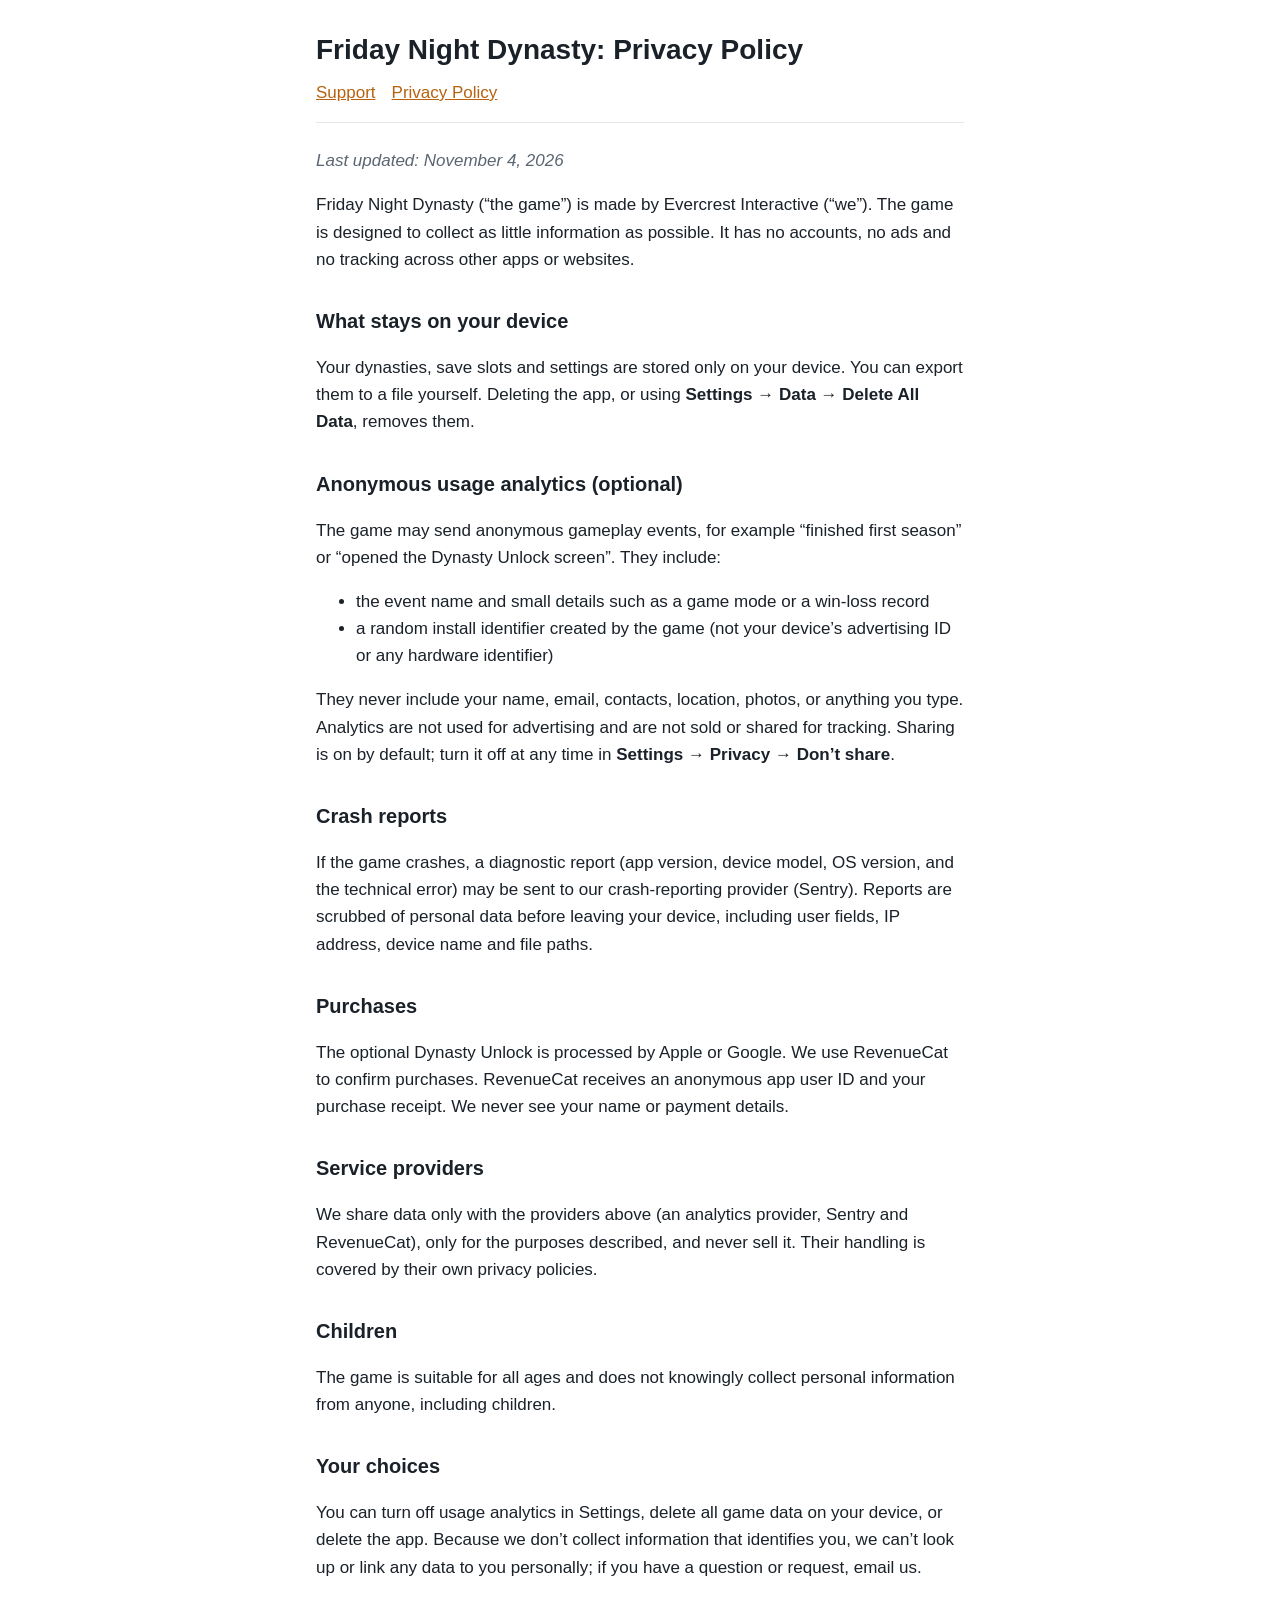
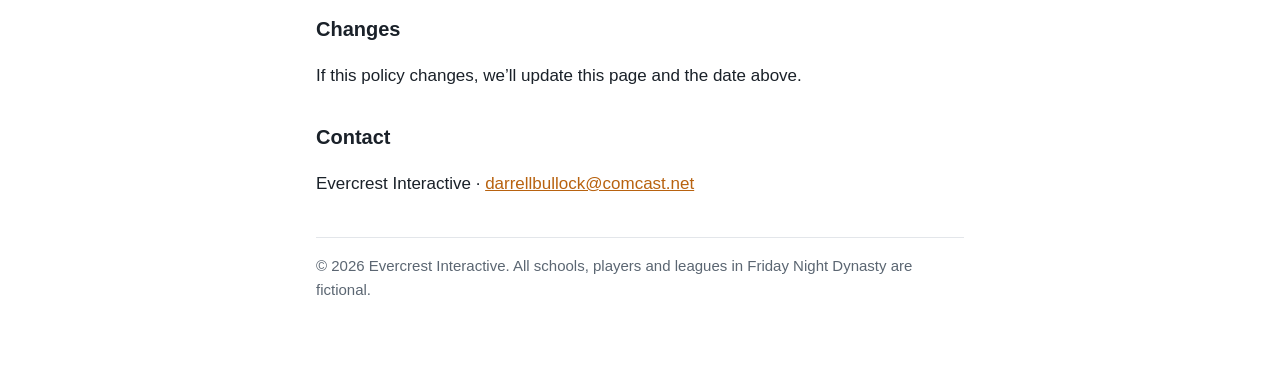
==== privacy.html @ 6a614f3d "Add support page and privacy policy for Friday Night Dynasty Co-Authored-By: Claude Opus 5.5 <norepl" ====
<!doctype html>
<html lang="en">
<head>
  <meta charset="utf-8">
  <meta name="viewport" content="width=device-width, initial-scale=1">
  <title>Privacy Policy · Friday Night Dynasty</title>
  <link rel="stylesheet" href="style.css">
</head>
<body>
<main>
  <header>
    <h1>Friday Night Dynasty: Privacy Policy</h1>
    <nav><a href="index.html">Support</a><a href="privacy.html">Privacy Policy</a></nav>
  </header>

  <p class="updated">Last updated: November 4, 2026</p>

  <p>Friday Night Dynasty (“the game”) is made by Evercrest Interactive (“we”). The game is designed to collect as little information as possible. It has no accounts, no ads and no tracking across other apps or websites.</p>

  <h2>What stays on your device</h2>
  <p>Your dynasties, save slots and settings are stored only on your device. You can export them to a file yourself. Deleting the app, or using <strong>Settings → Data → Delete All Data</strong>, removes them.</p>

  <h2>Anonymous usage analytics (optional)</h2>
  <p>The game may send anonymous gameplay events, for example “finished first season” or “opened the Dynasty Unlock screen”. They include:</p>
  <ul>
    <li>the event name and small details such as a game mode or a win-loss record</li>
    <li>a random install identifier created by the game (not your device’s advertising ID or any hardware identifier)</li>
  </ul>
  <p>They never include your name, email, contacts, location, photos, or anything you type. Analytics are not used for advertising and are not sold or shared for tracking. Sharing is on by default; turn it off at any time in <strong>Settings → Privacy → Don’t share</strong>.</p>

  <h2>Crash reports</h2>
  <p>If the game crashes, a diagnostic report (app version, device model, OS version, and the technical error) may be sent to our crash-reporting provider (Sentry). Reports are scrubbed of personal data before leaving your device, including user fields, IP address, device name and file paths.</p>

  <h2>Purchases</h2>
  <p>The optional Dynasty Unlock is processed by Apple or Google. We use RevenueCat to confirm purchases. RevenueCat receives an anonymous app user ID and your purchase receipt. We never see your name or payment details.</p>

  <h2>Service providers</h2>
  <p>We share data only with the providers above (an analytics provider, Sentry and RevenueCat), only for the purposes described, and never sell it. Their handling is covered by their own privacy policies.</p>

  <h2>Children</h2>
  <p>The game is suitable for all ages and does not knowingly collect personal information from anyone, including children.</p>

  <h2>Your choices</h2>
  <p>You can turn off usage analytics in Settings, delete all game data on your device, or delete the app. Because we don’t collect information that identifies you, we can’t look up or link any data to you personally; if you have a question or request, email us.</p>

  <h2>Changes</h2>
  <p>If this policy changes, we’ll update this page and the date above.</p>

  <h2>Contact</h2>
  <p>Evercrest Interactive · <a href="mailto:darrellbullock@comcast.net">darrellbullock@comcast.net</a></p>

  <footer>© 2026 Evercrest Interactive. All schools, players and leagues in Friday Night Dynasty are fictional.</footer>
</main>
</body>
</html>
---- style.css ----
:root {
  --bg: #ffffff;
  --text: #1a2129;
  --muted: #5b6672;
  --accent: #b8620f;
  --rule: #e3e6ea;
}
@media (prefers-color-scheme: dark) {
  :root {
    --bg: #101820;
    --text: #eef1f4;
    --muted: #9aa5b1;
    --accent: #f5a524;
    --rule: #2a3440;
  }
}
* { box-sizing: border-box; }
body {
  margin: 0;
  background: var(--bg);
  color: var(--text);
  font: 17px/1.6 -apple-system, BlinkMacSystemFont, "Segoe UI", Roboto, Helvetica, Arial, sans-serif;
}
main { max-width: 680px; margin: 0 auto; padding: 32px 16px 64px; }
header { border-bottom: 1px solid var(--rule); margin-bottom: 24px; padding-bottom: 16px; }
header p { margin: 4px 0 0; color: var(--muted); }
h1 { font-size: 28px; line-height: 1.25; margin: 0; }
h2 { font-size: 20px; margin: 32px 0 8px; }
a { color: var(--accent); }
.updated { color: var(--muted); font-style: italic; }
nav { display: flex; gap: 16px; margin-top: 12px; }
footer { border-top: 1px solid var(--rule); margin-top: 40px; padding-top: 16px; color: var(--muted); font-size: 15px; }
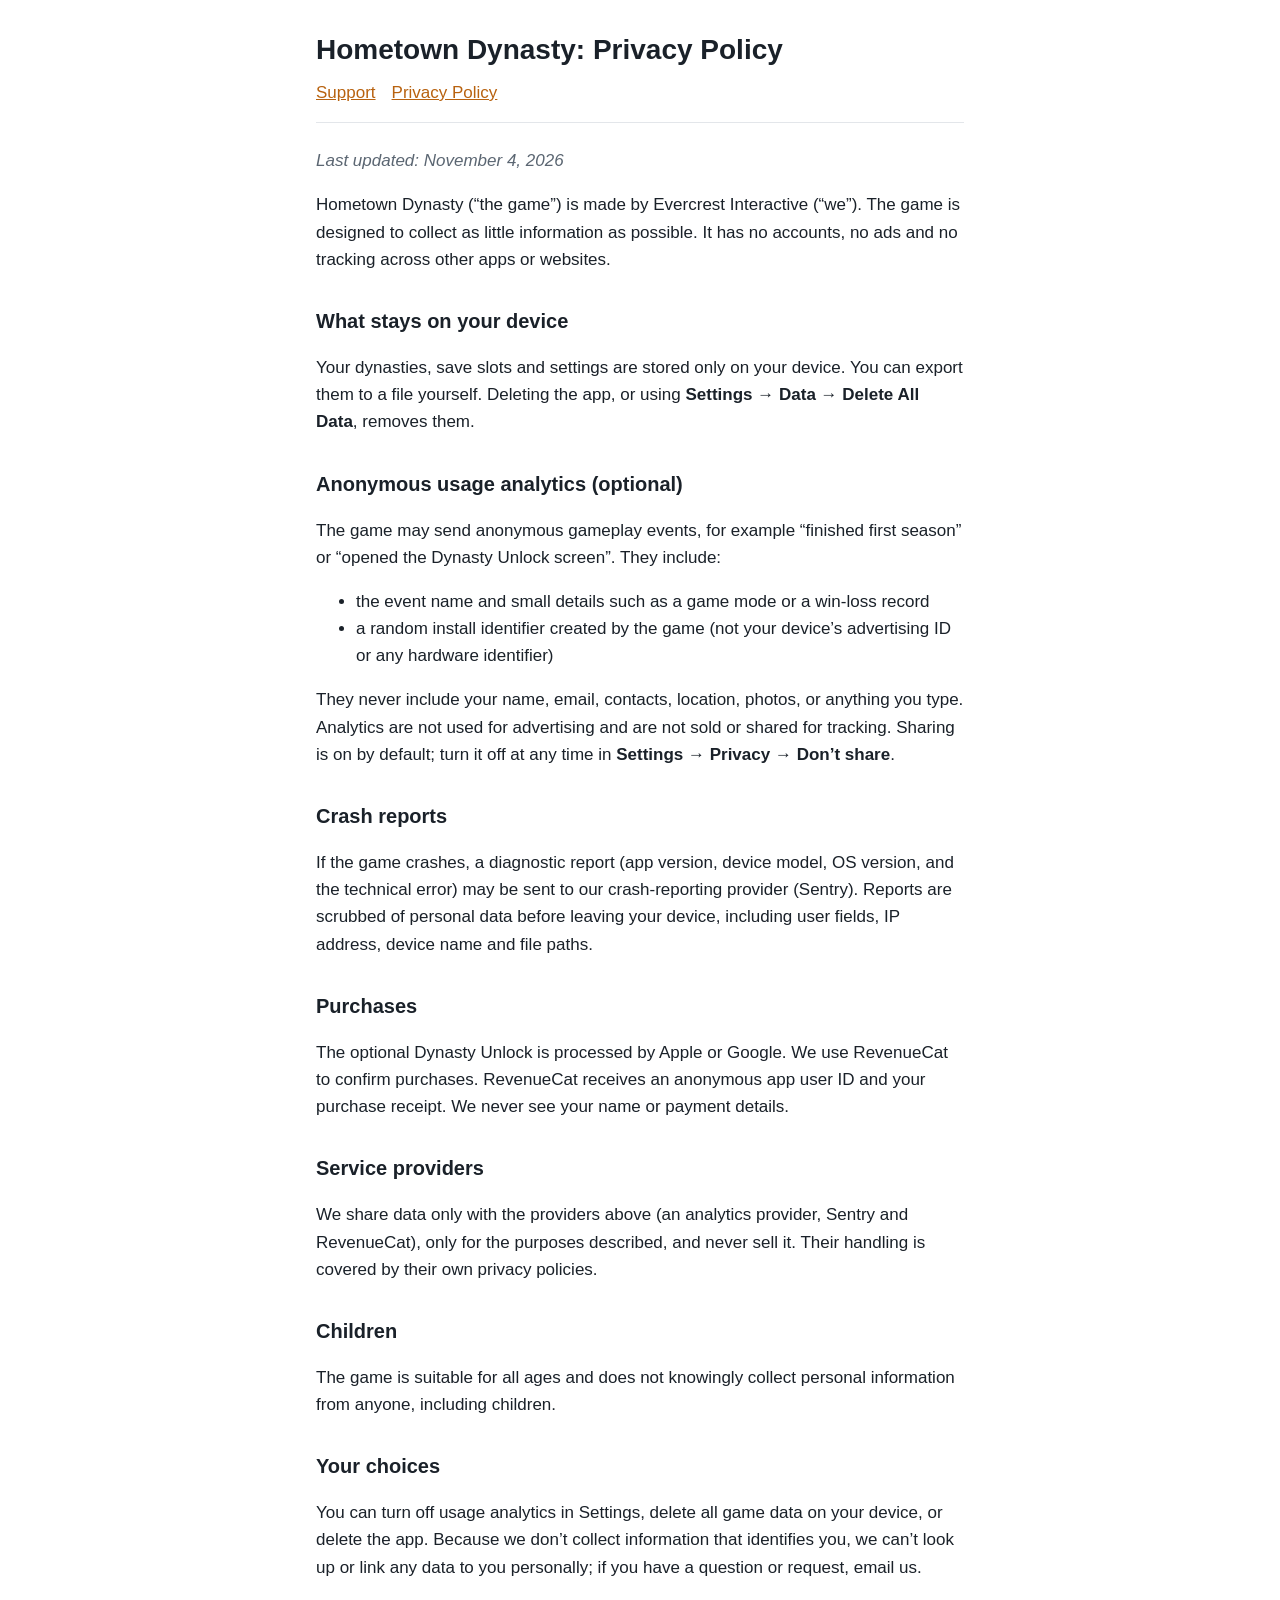
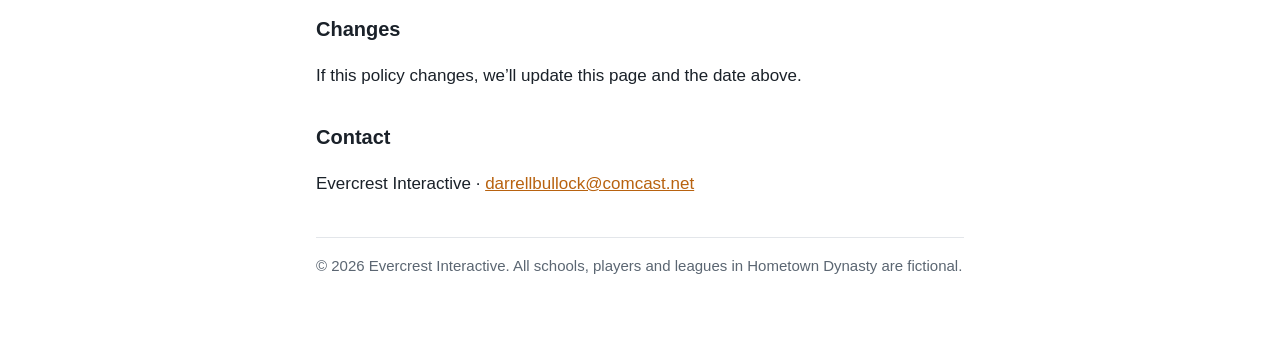
==== commit 2eb157f4: "Rename the game to Hometown Dynasty Co-Authored-By: Claude Opus 5.5 <noreply@anthropic.com>" ====
--- a/privacy.html
+++ b/privacy.html
@@ -3,19 +3,19 @@
 <head>
   <meta charset="utf-8">
   <meta name="viewport" content="width=device-width, initial-scale=1">
-  <title>Privacy Policy · Friday Night Dynasty</title>
+  <title>Privacy Policy · Hometown Dynasty</title>
   <link rel="stylesheet" href="style.css">
 </head>
 <body>
 <main>
   <header>
-    <h1>Friday Night Dynasty: Privacy Policy</h1>
+    <h1>Hometown Dynasty: Privacy Policy</h1>
     <nav><a href="index.html">Support</a><a href="privacy.html">Privacy Policy</a></nav>
   </header>
 
   <p class="updated">Last updated: November 4, 2026</p>
 
-  <p>Friday Night Dynasty (“the game”) is made by Evercrest Interactive (“we”). The game is designed to collect as little information as possible. It has no accounts, no ads and no tracking across other apps or websites.</p>
+  <p>Hometown Dynasty (“the game”) is made by Evercrest Interactive (“we”). The game is designed to collect as little information as possible. It has no accounts, no ads and no tracking across other apps or websites.</p>
 
   <h2>What stays on your device</h2>
   <p>Your dynasties, save slots and settings are stored only on your device. You can export them to a file yourself. Deleting the app, or using <strong>Settings → Data → Delete All Data</strong>, removes them.</p>
@@ -49,7 +49,7 @@
   <h2>Contact</h2>
   <p>Evercrest Interactive · <a href="mailto:darrellbullock@comcast.net">darrellbullock@comcast.net</a></p>
 
-  <footer>© 2026 Evercrest Interactive. All schools, players and leagues in Friday Night Dynasty are fictional.</footer>
+  <footer>© 2026 Evercrest Interactive. All schools, players and leagues in Hometown Dynasty are fictional.</footer>
 </main>
 </body>
 </html>
